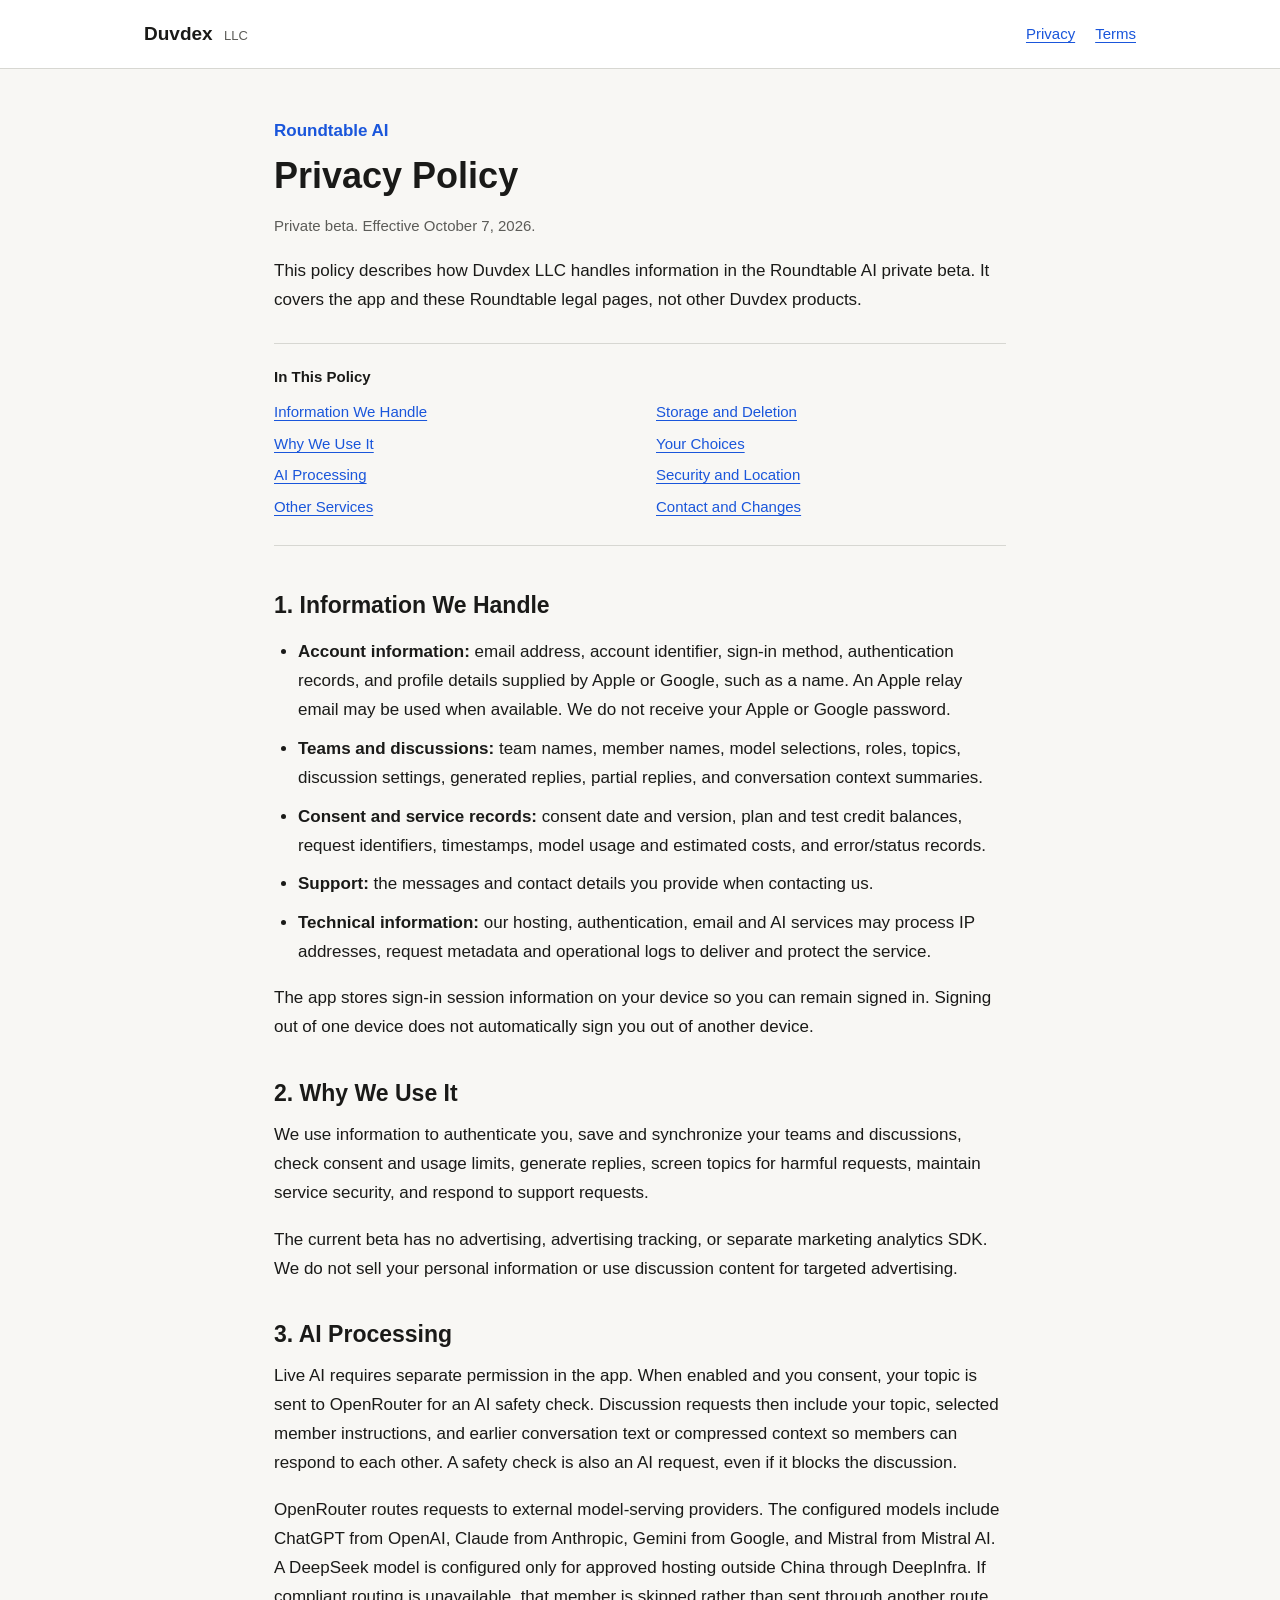
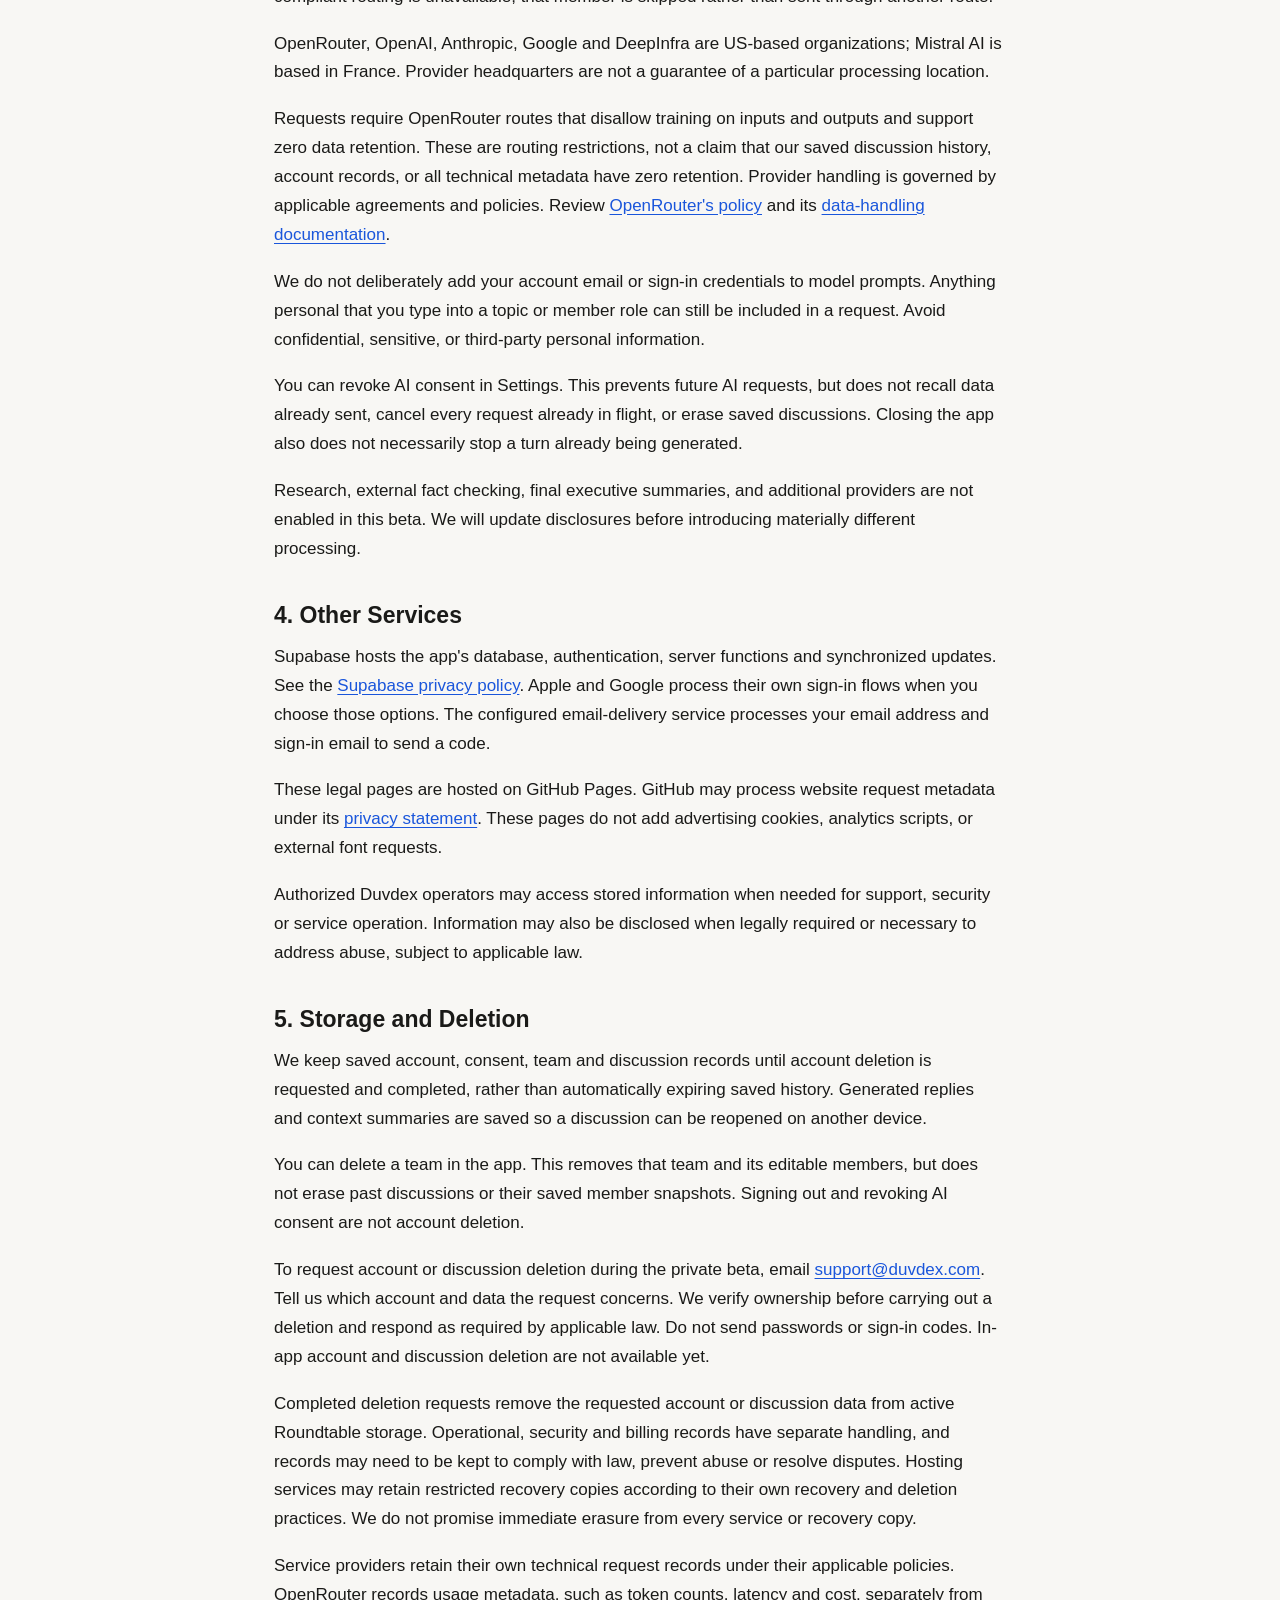
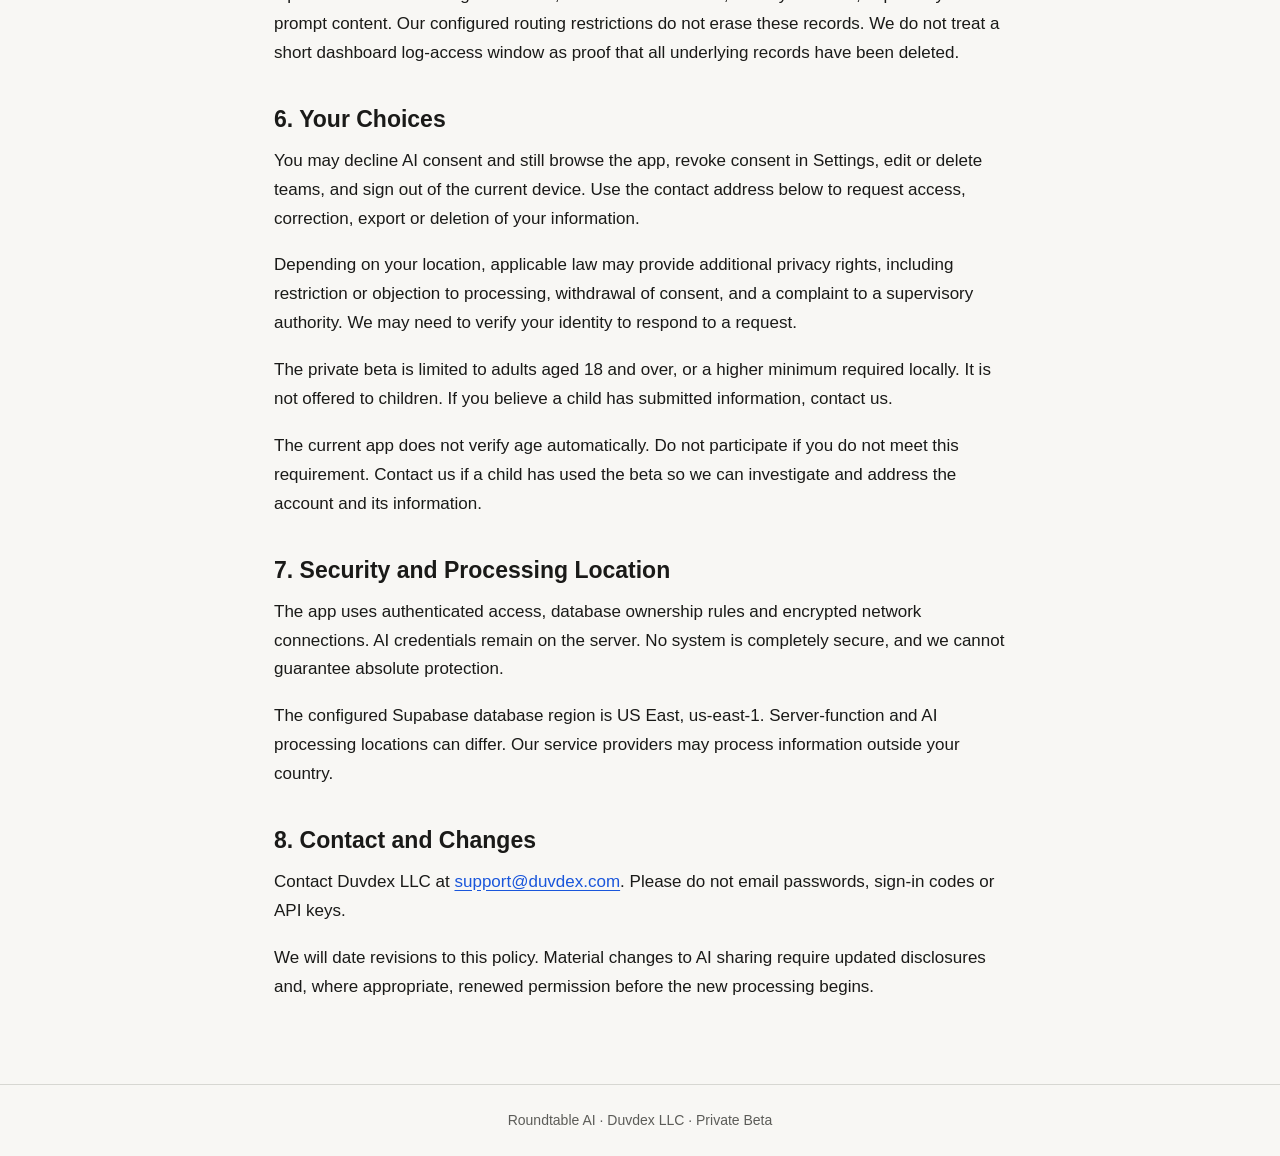
==== roundtable/privacy/index.html @ 4d9ecab9 "Publish Roundtable private beta privacy and terms" ====
<!doctype html>
<html lang="en">
  <head>
    <meta charset="utf-8" />
    <meta name="viewport" content="width=device-width, initial-scale=1" />
    <meta
      name="description"
      content="How Duvdex LLC handles account information, saved discussions and AI processing in the Roundtable AI private beta."
    />
    <title>Roundtable AI Privacy Policy | Duvdex</title>
    <link rel="stylesheet" href="../legal.css" />
  </head>
  <body>
    <a class="skip-link" href="#main">Skip to policy</a>
    <header class="site-header">
      <div class="header-inner">
        <a class="brand" href="https://duvdex.com/">Duvdex <span>LLC</span></a>
        <nav aria-label="Legal pages">
          <a href="index.html" aria-current="page">Privacy</a>
          <a href="../terms/index.html">Terms</a>
        </nav>
      </div>
    </header>
    <main id="main">
      <p class="product">Roundtable AI</p>
      <h1>Privacy Policy</h1>
      <p class="meta">Private beta. Effective October 7, 2026.</p>
      <p>
        This policy describes how Duvdex LLC handles information in the Roundtable AI private beta.
        It covers the app and these Roundtable legal pages, not other Duvdex products.
      </p>
      <nav class="contents" aria-label="Policy contents">
        <p>In This Policy</p>
        <ul>
          <li><a href="#information">Information We Handle</a></li>
          <li><a href="#purposes">Why We Use It</a></li>
          <li><a href="#ai">AI Processing</a></li>
          <li><a href="#services">Other Services</a></li>
          <li><a href="#retention">Storage and Deletion</a></li>
          <li><a href="#choices">Your Choices</a></li>
          <li><a href="#security">Security and Location</a></li>
          <li><a href="#contact">Contact and Changes</a></li>
        </ul>
      </nav>
      <section id="information">
        <h2>1. Information We Handle</h2>
        <ul>
          <li>
            <strong>Account information:</strong> email address, account identifier, sign-in method,
            authentication records, and profile details supplied by Apple or Google, such as a name.
            An Apple relay email may be used when available. We do not receive your Apple or Google
            password.
          </li>
          <li>
            <strong>Teams and discussions:</strong> team names, member names, model selections,
            roles, topics, discussion settings, generated replies, partial replies, and conversation
            context summaries.
          </li>
          <li>
            <strong>Consent and service records:</strong> consent date and version, plan and test
            credit balances, request identifiers, timestamps, model usage and estimated costs, and
            error/status records.
          </li>
          <li>
            <strong>Support:</strong> the messages and contact details you provide when contacting
            us.
          </li>
          <li>
            <strong>Technical information:</strong> our hosting, authentication, email and AI
            services may process IP addresses, request metadata and operational logs to deliver and
            protect the service.
          </li>
        </ul>
        <p>
          The app stores sign-in session information on your device so you can remain signed in.
          Signing out of one device does not automatically sign you out of another device.
        </p>
      </section>
      <section id="purposes">
        <h2>2. Why We Use It</h2>
        <p>
          We use information to authenticate you, save and synchronize your teams and discussions,
          check consent and usage limits, generate replies, screen topics for harmful requests,
          maintain service security, and respond to support requests.
        </p>
        <p>
          The current beta has no advertising, advertising tracking, or separate marketing analytics
          SDK. We do not sell your personal information or use discussion content for targeted
          advertising.
        </p>
      </section>
      <section id="ai">
        <h2>3. AI Processing</h2>
        <p>
          Live AI requires separate permission in the app. When enabled and you consent, your topic
          is sent to OpenRouter for an AI safety check. Discussion requests then include your topic,
          selected member instructions, and earlier conversation text or compressed context so
          members can respond to each other. A safety check is also an AI request, even if it blocks
          the discussion.
        </p>
        <p>
          OpenRouter routes requests to external model-serving providers. The configured models
          include ChatGPT from OpenAI, Claude from Anthropic, Gemini from Google, and Mistral from
          Mistral AI. A DeepSeek model is configured only for approved hosting outside China through
          DeepInfra. If compliant routing is unavailable, that member is skipped rather than sent
          through another route.
        </p>
        <p>
          OpenRouter, OpenAI, Anthropic, Google and DeepInfra are US-based organizations; Mistral AI
          is based in France. Provider headquarters are not a guarantee of a particular processing
          location.
        </p>
        <p>
          Requests require OpenRouter routes that disallow training on inputs and outputs and
          support zero data retention. These are routing restrictions, not a claim that our saved
          discussion history, account records, or all technical metadata have zero retention.
          Provider handling is governed by applicable agreements and policies. Review
          <a href="https://openrouter.ai/privacy">OpenRouter's policy</a> and its
          <a href="https://openrouter.ai/docs/guides/privacy/data-collection"
            >data-handling documentation</a
          >.
        </p>
        <p>
          We do not deliberately add your account email or sign-in credentials to model prompts.
          Anything personal that you type into a topic or member role can still be included in a
          request. Avoid confidential, sensitive, or third-party personal information.
        </p>
        <p>
          You can revoke AI consent in Settings. This prevents future AI requests, but does not
          recall data already sent, cancel every request already in flight, or erase saved
          discussions. Closing the app also does not necessarily stop a turn already being
          generated.
        </p>
        <p>
          Research, external fact checking, final executive summaries, and additional providers are
          not enabled in this beta. We will update disclosures before introducing materially
          different processing.
        </p>
      </section>
      <section id="services">
        <h2>4. Other Services</h2>
        <p>
          Supabase hosts the app's database, authentication, server functions and synchronized
          updates. See the <a href="https://supabase.com/privacy">Supabase privacy policy</a>. Apple
          and Google process their own sign-in flows when you choose those options. The configured
          email-delivery service processes your email address and sign-in email to send a code.
        </p>
        <p>
          These legal pages are hosted on GitHub Pages. GitHub may process website request metadata
          under its
          <a
            href="https://docs.github.com/en/site-policy/privacy-policies/github-general-privacy-statement"
            >privacy statement</a
          >. These pages do not add advertising cookies, analytics scripts, or external font
          requests.
        </p>
        <p>
          Authorized Duvdex operators may access stored information when needed for support,
          security or service operation. Information may also be disclosed when legally required or
          necessary to address abuse, subject to applicable law.
        </p>
      </section>
      <section id="retention">
        <h2>5. Storage and Deletion</h2>
        <p>
          We keep saved account, consent, team and discussion records until account deletion is
          requested and completed, rather than automatically expiring saved history. Generated
          replies and context summaries are saved so a discussion can be reopened on another device.
        </p>
        <p>
          You can delete a team in the app. This removes that team and its editable members, but
          does not erase past discussions or their saved member snapshots. Signing out and revoking
          AI consent are not account deletion.
        </p>
        <p>
          To request account or discussion deletion during the private beta, email
          <a href="mailto:support@duvdex.com">support@duvdex.com</a>. Tell us which account and data
          the request concerns. We verify ownership before carrying out a deletion and respond as
          required by applicable law. Do not send passwords or sign-in codes. In-app account and
          discussion deletion are not available yet.
        </p>
        <p>
          Completed deletion requests remove the requested account or discussion data from active
          Roundtable storage. Operational, security and billing records have separate handling, and
          records may need to be kept to comply with law, prevent abuse or resolve disputes. Hosting
          services may retain restricted recovery copies according to their own recovery and
          deletion practices. We do not promise immediate erasure from every service or recovery
          copy.
        </p>
        <p>
          Service providers retain their own technical request records under their applicable
          policies. OpenRouter records usage metadata, such as token counts, latency and cost,
          separately from prompt content. Our configured routing restrictions do not erase these
          records. We do not treat a short dashboard log-access window as proof that all underlying
          records have been deleted.
        </p>
      </section>
      <section id="choices">
        <h2>6. Your Choices</h2>
        <p>
          You may decline AI consent and still browse the app, revoke consent in Settings, edit or
          delete teams, and sign out of the current device. Use the contact address below to request
          access, correction, export or deletion of your information.
        </p>
        <p>
          Depending on your location, applicable law may provide additional privacy rights,
          including restriction or objection to processing, withdrawal of consent, and a complaint
          to a supervisory authority. We may need to verify your identity to respond to a request.
        </p>
        <p>
          The private beta is limited to adults aged 18 and over, or a higher minimum required
          locally. It is not offered to children. If you believe a child has submitted information,
          contact us.
        </p>
        <p>
          The current app does not verify age automatically. Do not participate if you do not meet
          this requirement. Contact us if a child has used the beta so we can investigate and
          address the account and its information.
        </p>
      </section>
      <section id="security">
        <h2>7. Security and Processing Location</h2>
        <p>
          The app uses authenticated access, database ownership rules and encrypted network
          connections. AI credentials remain on the server. No system is completely secure, and we
          cannot guarantee absolute protection.
        </p>
        <p>
          The configured Supabase database region is US East, us-east-1. Server-function and AI
          processing locations can differ. Our service providers may process information outside
          your country.
        </p>
      </section>
      <section id="contact">
        <h2>8. Contact and Changes</h2>
        <p>
          Contact Duvdex LLC at <a href="mailto:support@duvdex.com">support@duvdex.com</a>. Please
          do not email passwords, sign-in codes or API keys.
        </p>
        <p>
          We will date revisions to this policy. Material changes to AI sharing require updated
          disclosures and, where appropriate, renewed permission before the new processing begins.
        </p>
      </section>
    </main>
    <footer>Roundtable AI &middot; Duvdex LLC &middot; Private Beta</footer>
  </body>
</html>
---- roundtable/legal.css ----
:root {
  color-scheme: light;
  --background: #f8f7f4;
  --surface: #ffffff;
  --text: #1a1a18;
  --muted: #5c5c58;
  --border: #d7d7d2;
  --blue: #1a56db;
}
* {
  box-sizing: border-box;
}
body {
  margin: 0;
  background: var(--background);
  color: var(--text);
  font-family: -apple-system, BlinkMacSystemFont, 'Segoe UI', sans-serif;
  font-size: 17px;
  line-height: 1.7;
  letter-spacing: 0;
  overflow-wrap: anywhere;
}
a {
  color: var(--blue);
  text-underline-offset: 3px;
}
a:focus-visible {
  outline: 3px solid var(--blue);
  outline-offset: 4px;
}
.skip-link {
  position: absolute;
  left: 16px;
  top: -80px;
  padding: 8px;
  background: var(--surface);
}
.skip-link:focus {
  top: 8px;
}
.site-header {
  background: var(--surface);
  border-bottom: 1px solid var(--border);
}
.header-inner {
  max-width: 1040px;
  margin: auto;
  padding: 18px 24px;
  display: flex;
  justify-content: space-between;
  align-items: center;
  gap: 20px;
  flex-wrap: wrap;
}
.brand {
  color: var(--text);
  font-size: 19px;
  font-weight: 650;
  text-decoration: none;
}
.brand span {
  font-size: 13px;
  font-weight: 400;
  color: var(--muted);
  margin-left: 6px;
}
.header-inner nav {
  display: flex;
  gap: 20px;
  flex-wrap: wrap;
  font-size: 15px;
}
main {
  max-width: 780px;
  padding: 48px 24px 64px;
  margin: auto;
}
.product {
  margin: 0 0 8px;
  color: var(--blue);
  font-weight: 650;
}
h1 {
  font-size: 36px;
  line-height: 1.2;
  margin: 0 0 16px;
}
h2 {
  font-size: 23px;
  line-height: 1.35;
  margin: 0 0 12px;
}
p {
  margin: 0 0 18px;
}
.meta {
  color: var(--muted);
  font-size: 15px;
}
.review-notice {
  border-left: 4px solid var(--blue);
  padding: 12px 18px;
  margin: 24px 0;
  background: var(--surface);
}
.contents {
  border-block: 1px solid var(--border);
  padding: 20px 0;
  margin: 28px 0;
}
.contents p {
  font-size: 15px;
  font-weight: 650;
  margin-bottom: 10px;
}
.contents ul {
  columns: 2;
  column-gap: 32px;
  list-style: none;
  margin: 0;
  padding: 0;
  font-size: 15px;
}
.contents li {
  break-inside: avoid;
  margin: 0 0 6px;
}
section {
  padding-top: 16px;
  margin-top: 20px;
  scroll-margin-top: 24px;
}
ul,
ol {
  padding-left: 24px;
}
li {
  margin-bottom: 10px;
}
.pending {
  font-size: 15px;
  font-weight: 600;
  color: #92400e;
}
footer {
  border-top: 1px solid var(--border);
  color: var(--muted);
  font-size: 14px;
  padding: 24px;
  text-align: center;
}
@media (max-width: 480px) {
  .header-inner {
    padding: 16px 20px;
    gap: 10px;
  }
  .header-inner nav {
    gap: 16px;
  }
  main {
    padding: 32px 20px 48px;
  }
  h1 {
    font-size: 30px;
  }
  .contents ul {
    columns: 1;
  }
}
@media print {
  .site-header,
  .contents,
  .skip-link,
  footer {
    display: none;
  }
  body {
    background: white;
    color: black;
    font-size: 11pt;
  }
  main {
    max-width: none;
    padding: 0;
  }
  h2 {
    break-after: avoid;
  }
  a {
    color: inherit;
  }
}
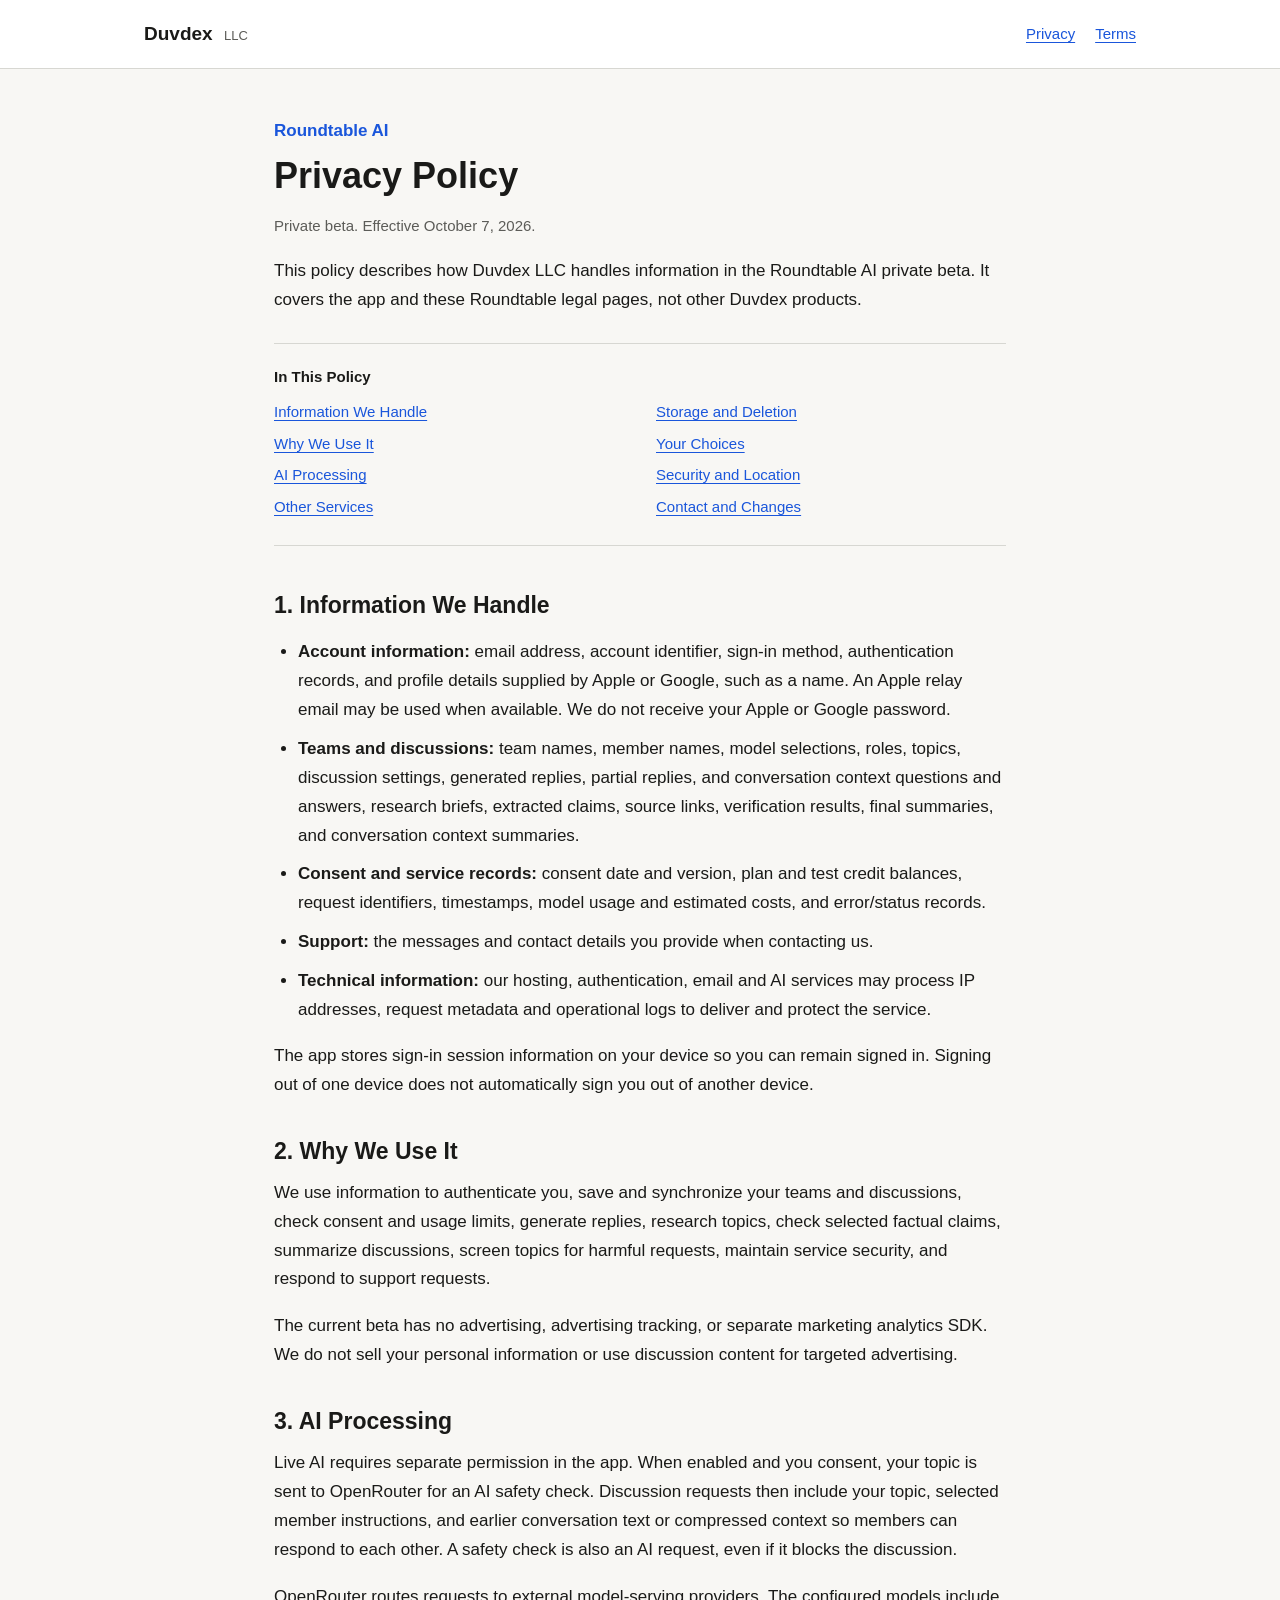
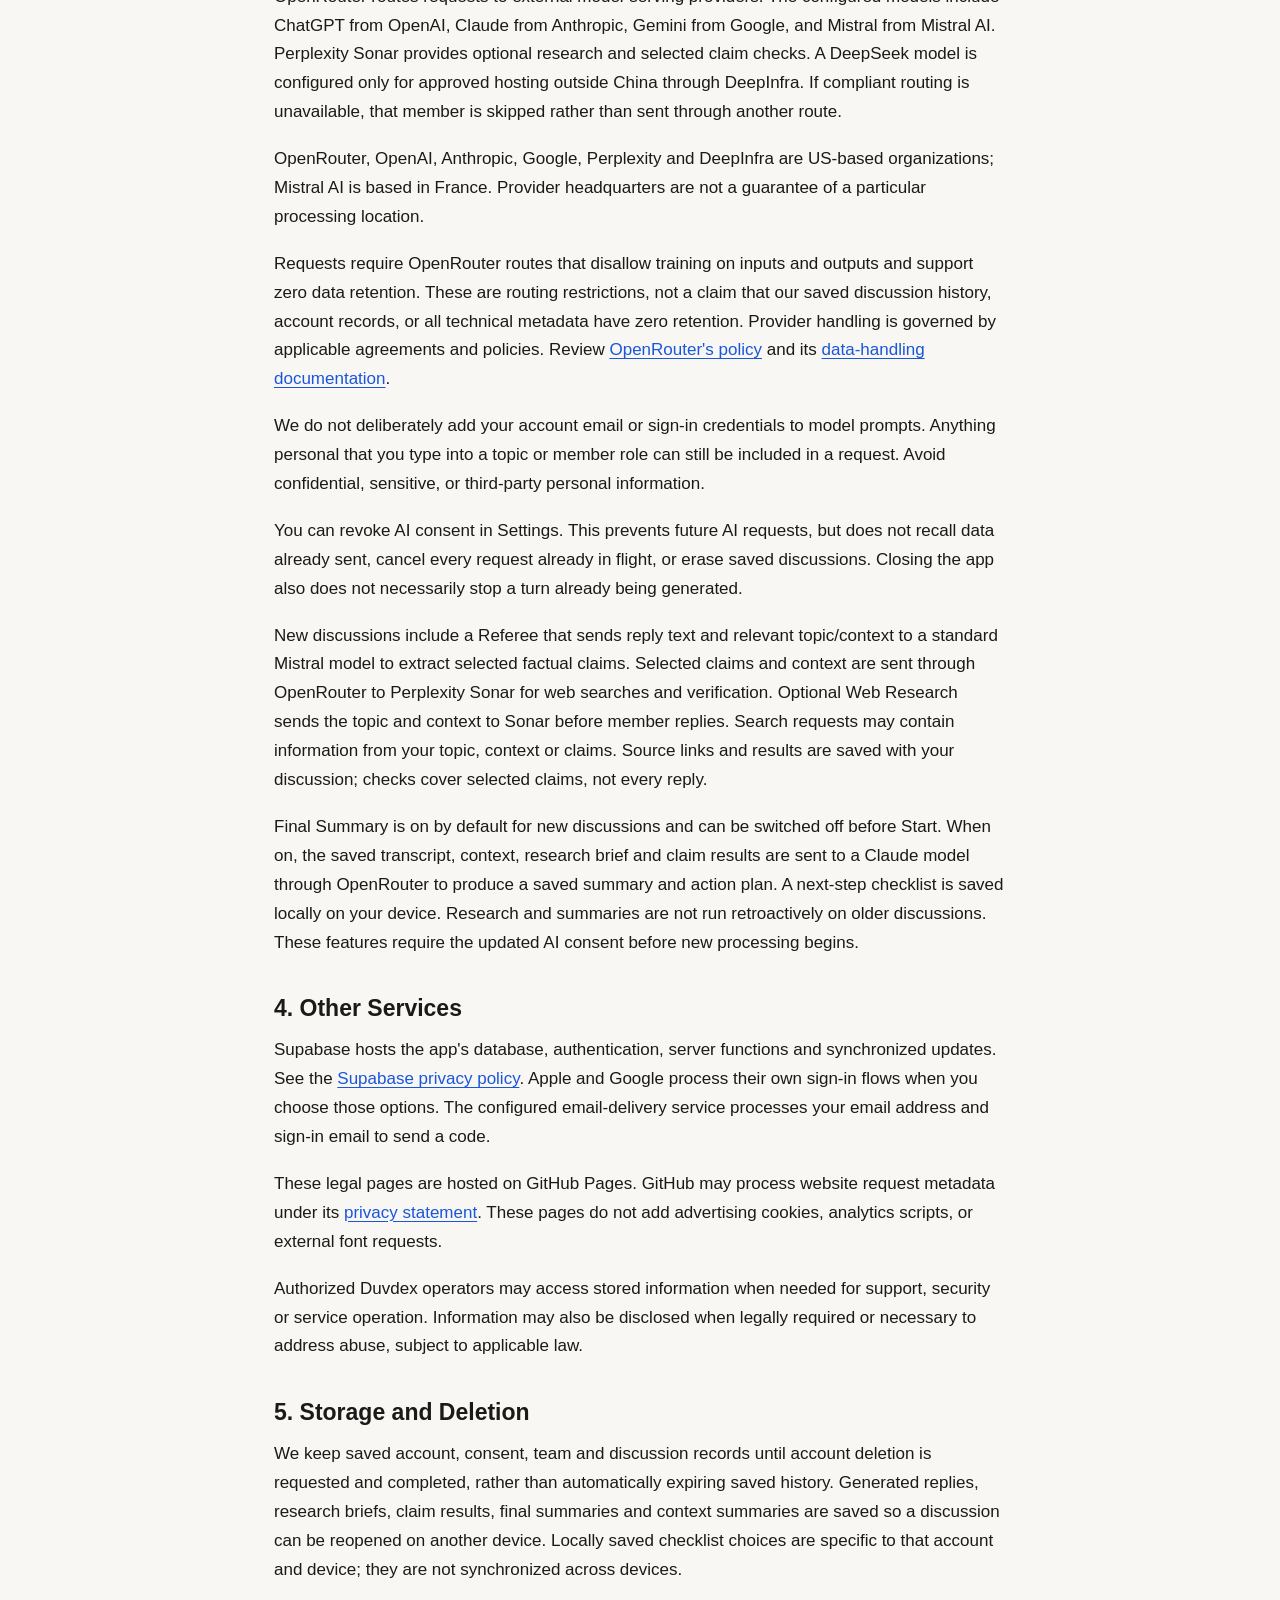
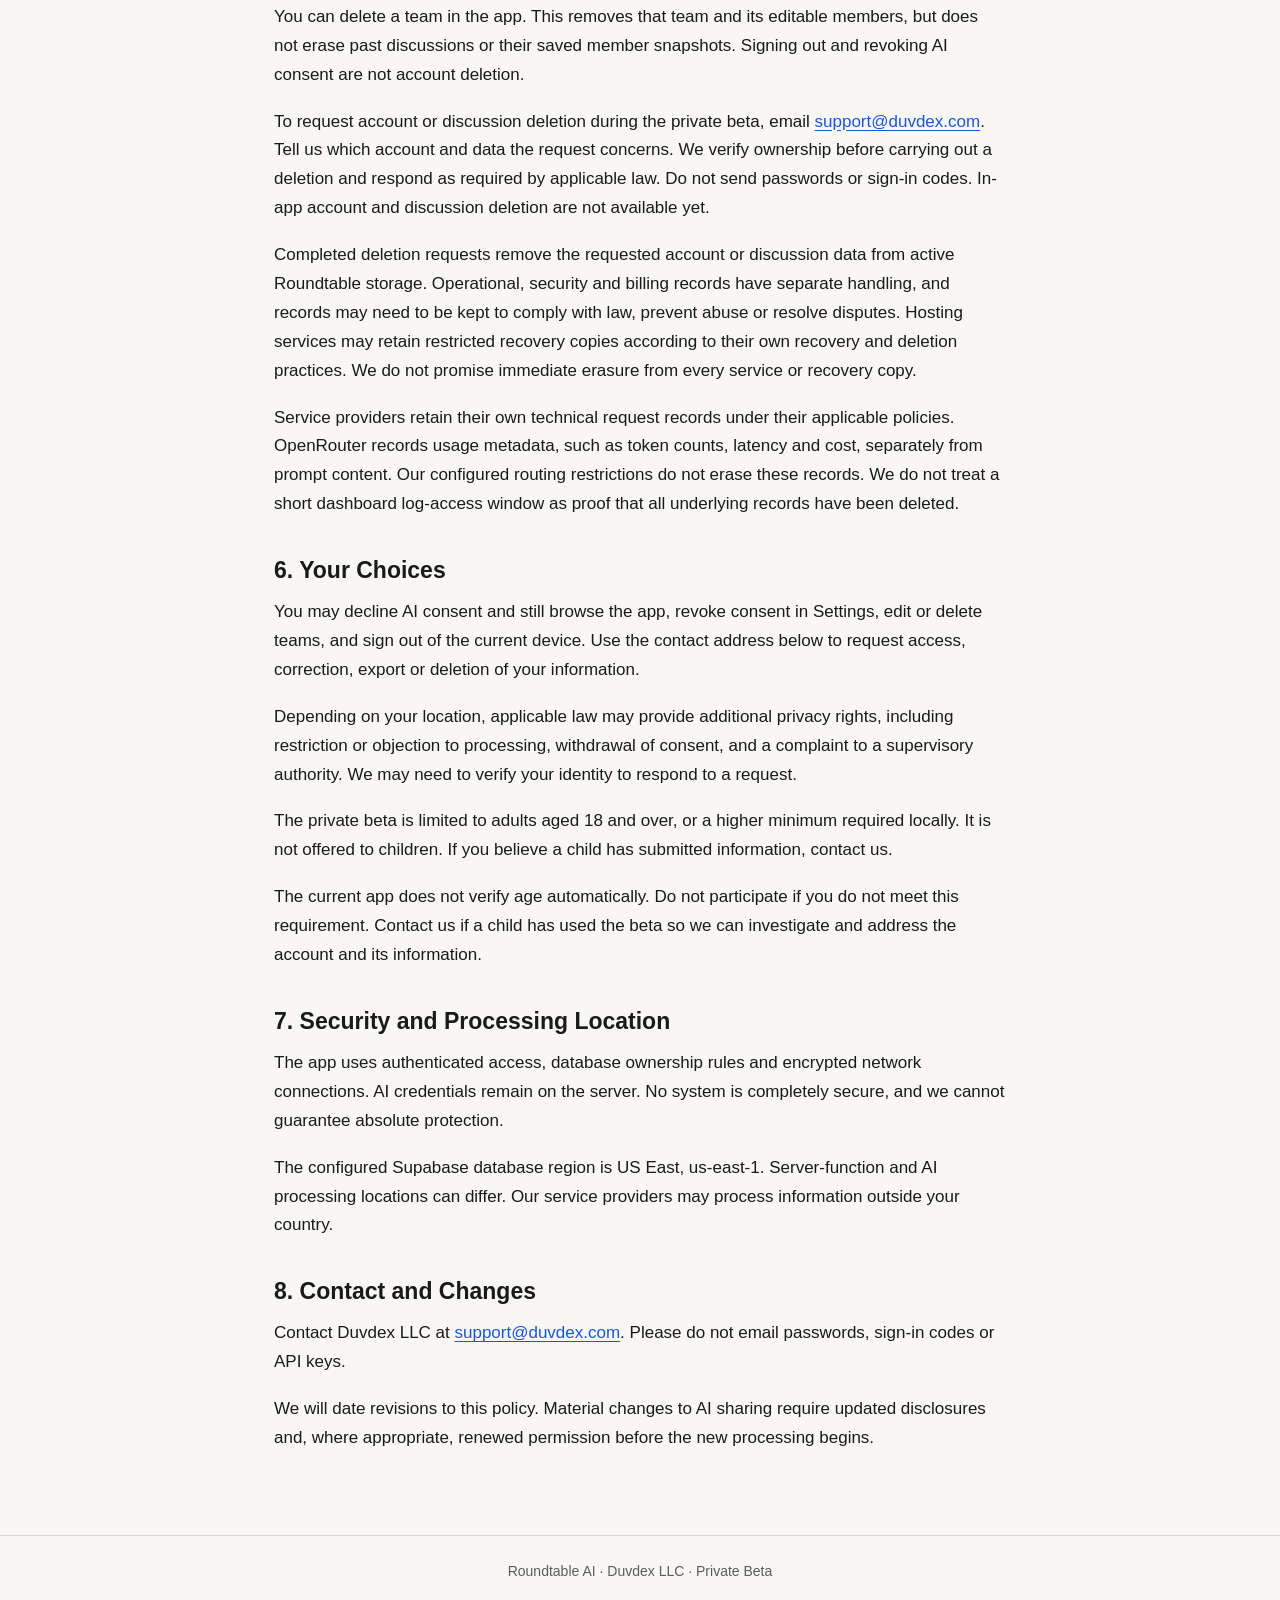
==== commit 569baa72: "docs: disclose Phase 5 research checks and summaries" ====
--- a/roundtable/privacy/index.html
+++ b/roundtable/privacy/index.html
@@ -54,7 +54,8 @@
           <li>
             <strong>Teams and discussions:</strong> team names, member names, model selections,
             roles, topics, discussion settings, generated replies, partial replies, and conversation
-            context summaries.
+            context questions and answers, research briefs, extracted claims, source links,
+            verification results, final summaries, and conversation context summaries.
           </li>
           <li>
             <strong>Consent and service records:</strong> consent date and version, plan and test
@@ -80,7 +81,8 @@
         <h2>2. Why We Use It</h2>
         <p>
           We use information to authenticate you, save and synchronize your teams and discussions,
-          check consent and usage limits, generate replies, screen topics for harmful requests,
+          check consent and usage limits, generate replies, research topics, check selected factual
+          claims, summarize discussions, screen topics for harmful requests,
           maintain service security, and respond to support requests.
         </p>
         <p>
@@ -101,12 +103,13 @@
         <p>
           OpenRouter routes requests to external model-serving providers. The configured models
           include ChatGPT from OpenAI, Claude from Anthropic, Gemini from Google, and Mistral from
-          Mistral AI. A DeepSeek model is configured only for approved hosting outside China through
+          Mistral AI. Perplexity Sonar provides optional research and selected claim checks. A
+          DeepSeek model is configured only for approved hosting outside China through
           DeepInfra. If compliant routing is unavailable, that member is skipped rather than sent
           through another route.
         </p>
         <p>
-          OpenRouter, OpenAI, Anthropic, Google and DeepInfra are US-based organizations; Mistral AI
+          OpenRouter, OpenAI, Anthropic, Google, Perplexity and DeepInfra are US-based organizations; Mistral AI
           is based in France. Provider headquarters are not a guarantee of a particular processing
           location.
         </p>
@@ -132,9 +135,20 @@
           generated.
         </p>
         <p>
-          Research, external fact checking, final executive summaries, and additional providers are
-          not enabled in this beta. We will update disclosures before introducing materially
-          different processing.
+          New discussions include a Referee that sends reply text and relevant topic/context to a
+          standard Mistral model to extract selected factual claims. Selected claims and context
+          are sent through OpenRouter to Perplexity Sonar for web searches and verification.
+          Optional Web Research sends the topic and context to Sonar before member replies. Search
+          requests may contain information from your topic, context or claims. Source links and
+          results are saved with your discussion; checks cover selected claims, not every reply.
+        </p>
+        <p>
+          Final Summary is on by default for new discussions and can be switched off before Start.
+          When on, the saved transcript, context, research brief and claim results are sent to a
+          Claude model through OpenRouter to produce a saved summary and action plan. A next-step
+          checklist is saved locally on your device. Research and summaries are not run
+          retroactively on older discussions. These features require the updated AI consent before
+          new processing begins.
         </p>
       </section>
       <section id="services">
@@ -165,7 +179,9 @@
         <p>
           We keep saved account, consent, team and discussion records until account deletion is
           requested and completed, rather than automatically expiring saved history. Generated
-          replies and context summaries are saved so a discussion can be reopened on another device.
+          replies, research briefs, claim results, final summaries and context summaries are saved
+          so a discussion can be reopened on another device. Locally saved checklist choices are
+          specific to that account and device; they are not synchronized across devices.
         </p>
         <p>
           You can delete a team in the app. This removes that team and its editable members, but
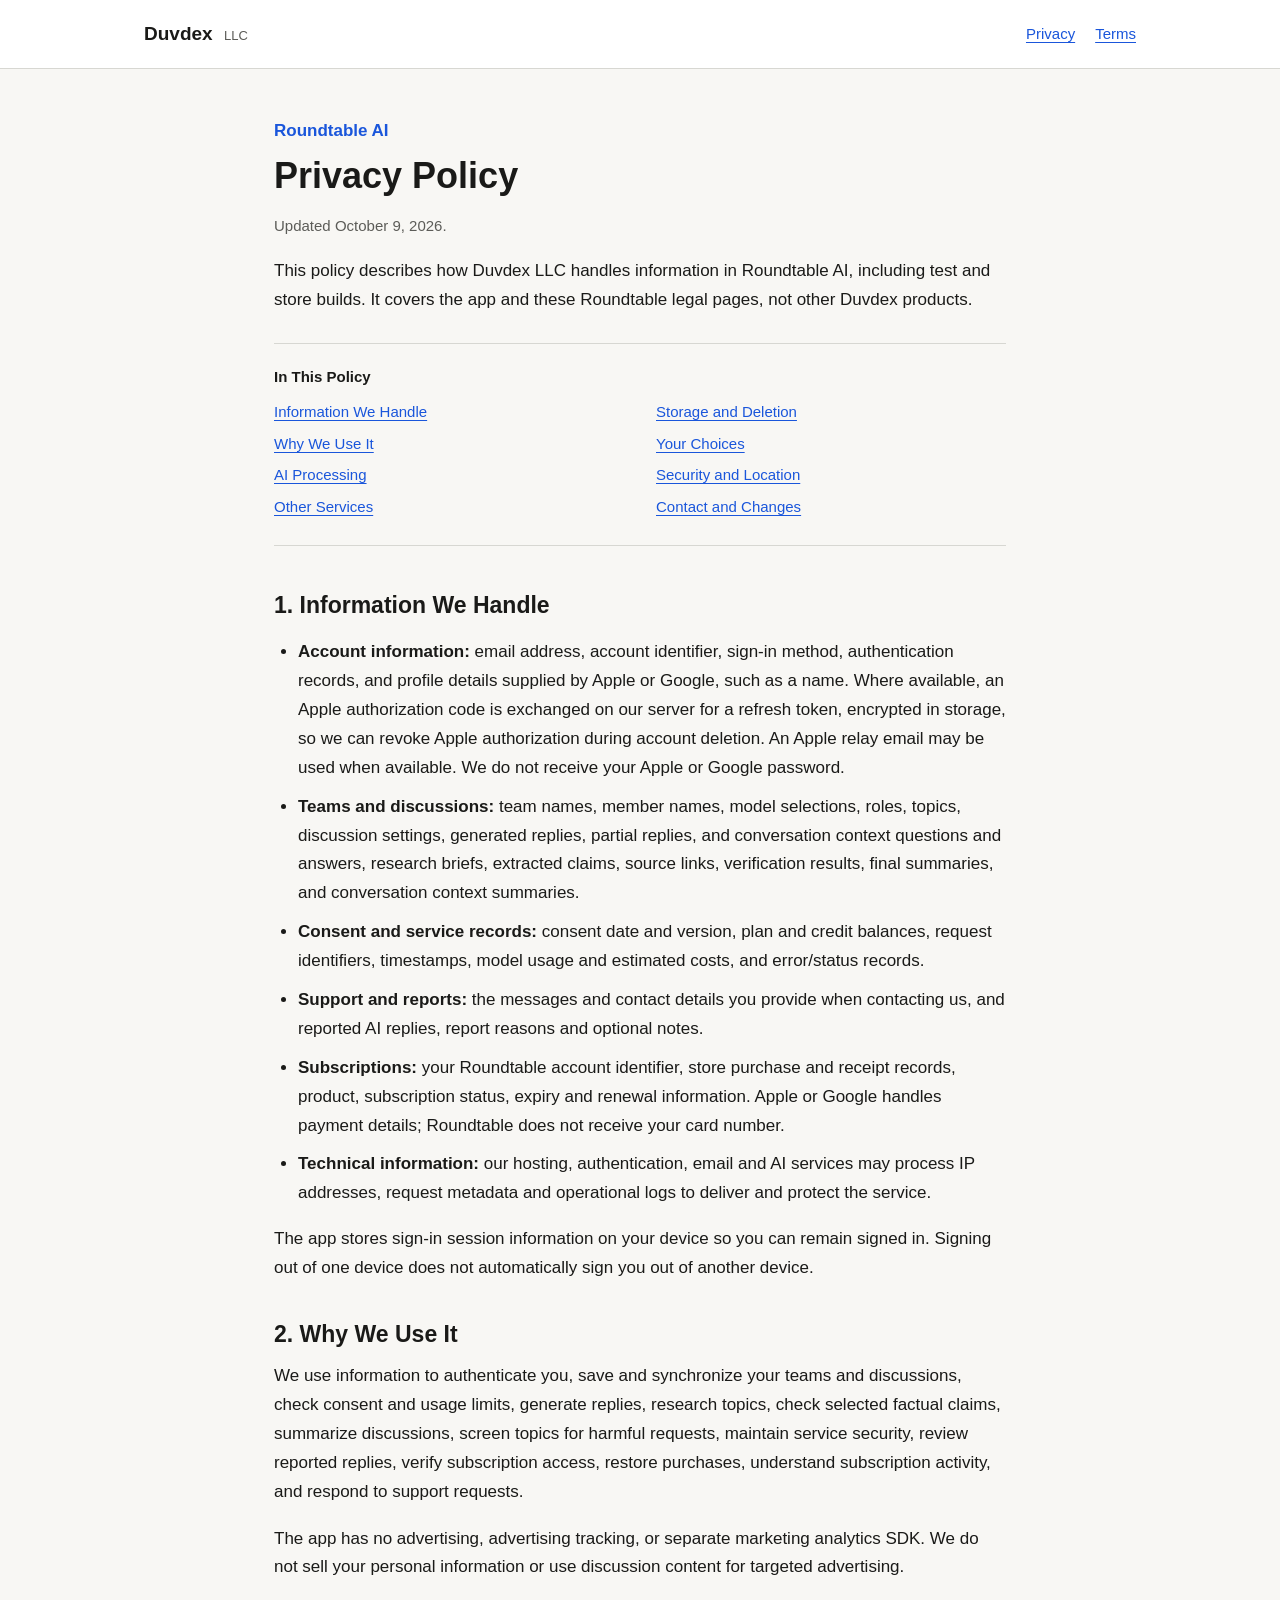
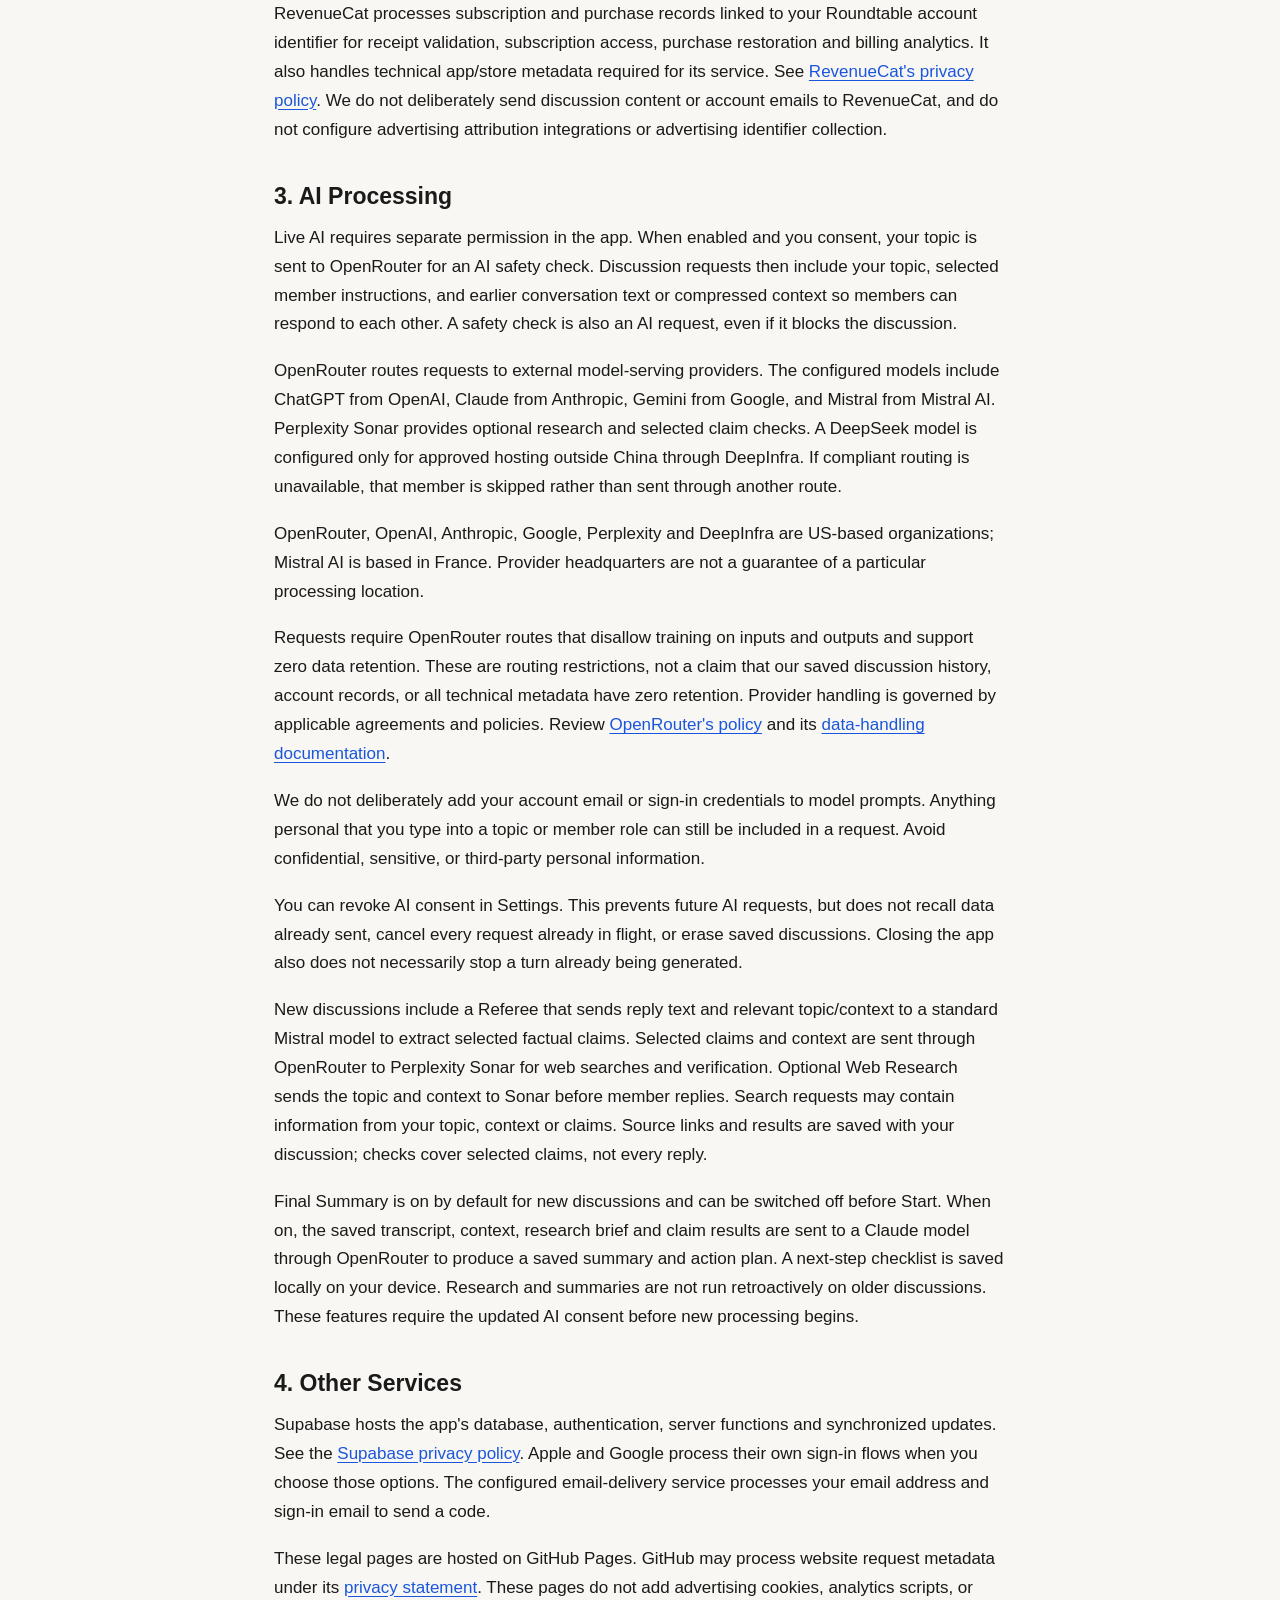
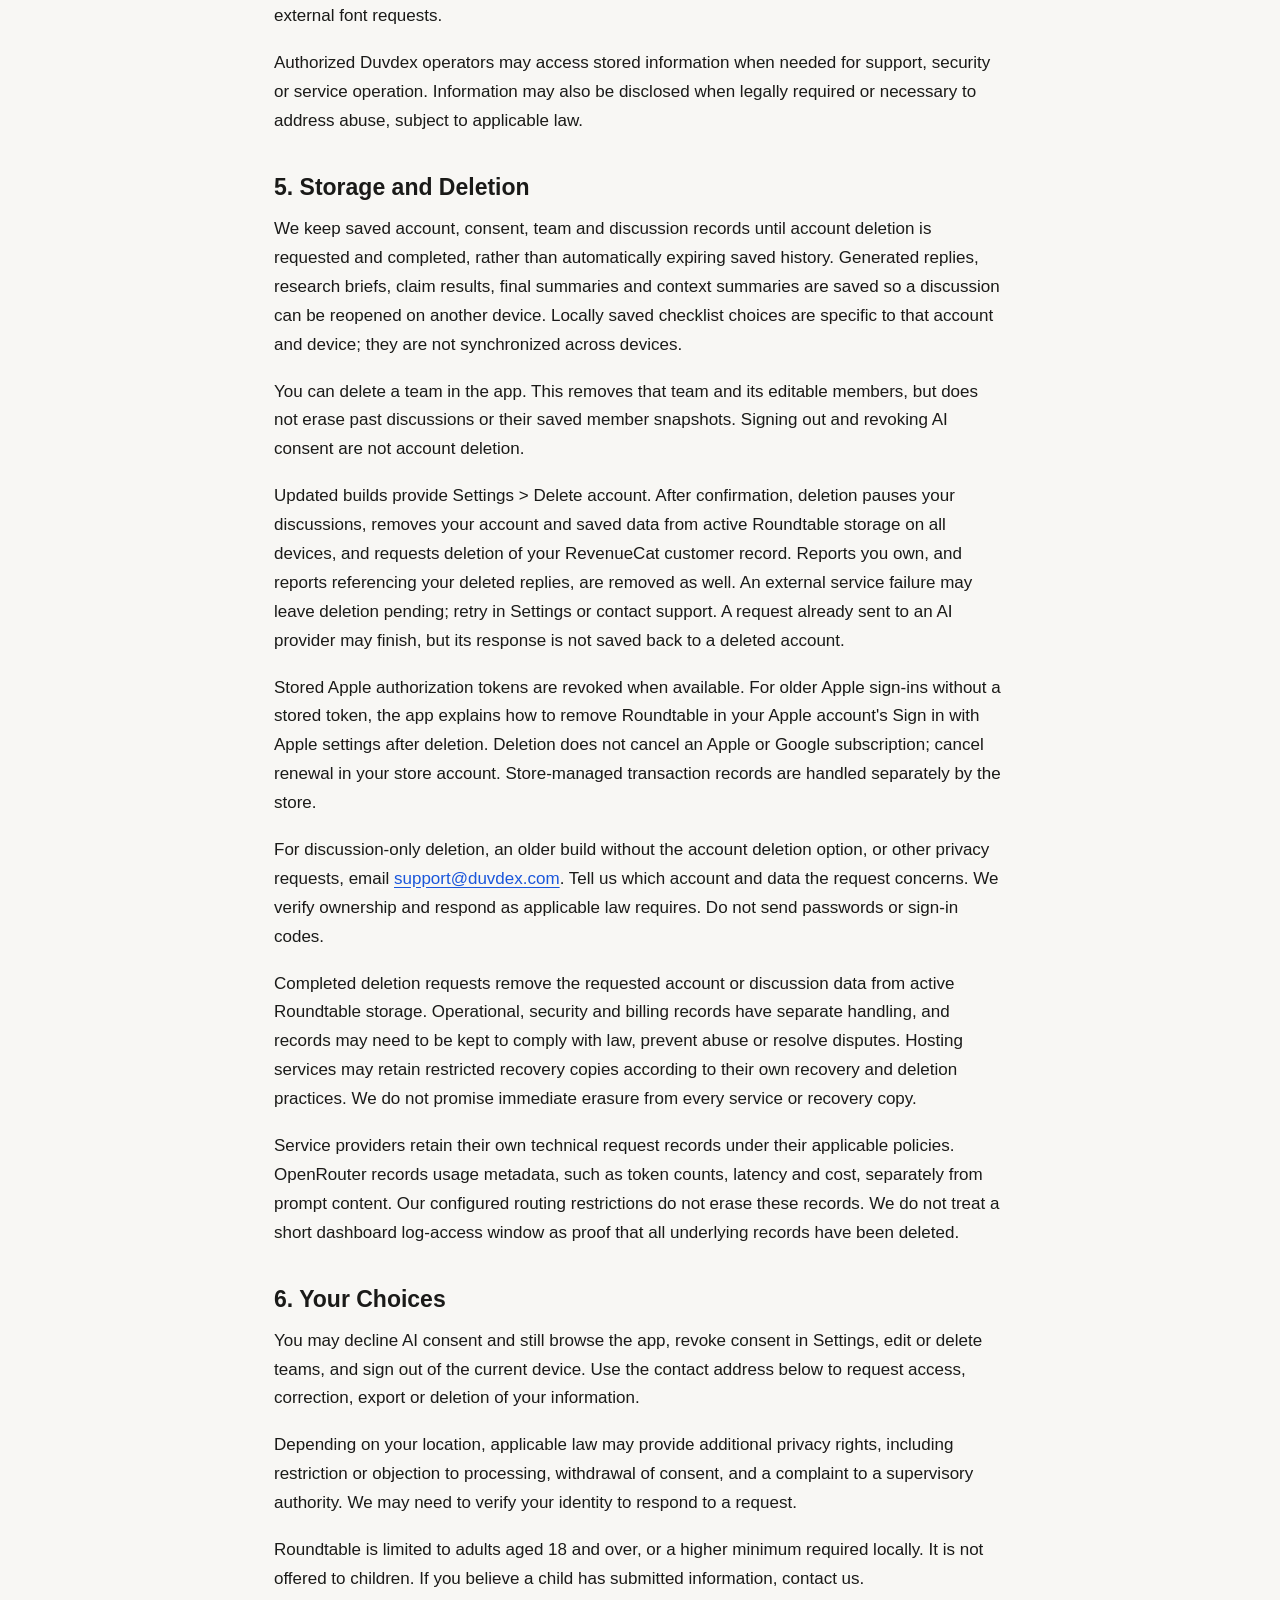
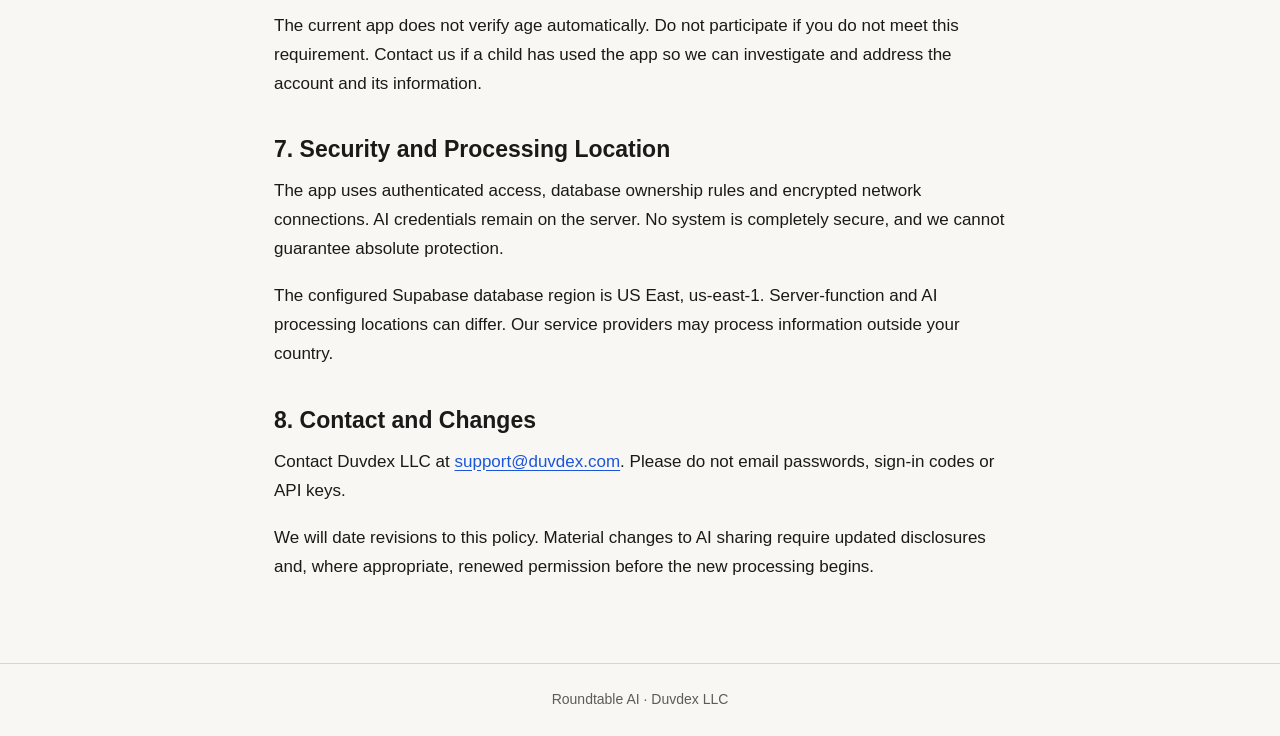
==== commit 17bd89ff: "Update Roundtable privacy and subscription terms for Apple review" ====
--- a/roundtable/privacy/index.html
+++ b/roundtable/privacy/index.html
@@ -5,7 +5,7 @@
     <meta name="viewport" content="width=device-width, initial-scale=1" />
     <meta
       name="description"
-      content="How Duvdex LLC handles account information, saved discussions and AI processing in the Roundtable AI private beta."
+      content="How Duvdex LLC handles account information, saved discussions, AI processing and subscriptions in Roundtable AI."
     />
     <title>Roundtable AI Privacy Policy | Duvdex</title>
     <link rel="stylesheet" href="../legal.css" />
@@ -24,10 +24,11 @@
     <main id="main">
       <p class="product">Roundtable AI</p>
       <h1>Privacy Policy</h1>
-      <p class="meta">Private beta. Effective October 7, 2026.</p>
+      <p class="meta">Updated October 9, 2026.</p>
       <p>
-        This policy describes how Duvdex LLC handles information in the Roundtable AI private beta.
-        It covers the app and these Roundtable legal pages, not other Duvdex products.
+        This policy describes how Duvdex LLC handles information in Roundtable AI, including test
+        and store builds. It covers the app and these Roundtable legal pages, not other Duvdex
+        products.
       </p>
       <nav class="contents" aria-label="Policy contents">
         <p>In This Policy</p>
@@ -48,8 +49,10 @@
           <li>
             <strong>Account information:</strong> email address, account identifier, sign-in method,
             authentication records, and profile details supplied by Apple or Google, such as a name.
-            An Apple relay email may be used when available. We do not receive your Apple or Google
-            password.
+            Where available, an Apple authorization code is exchanged on our server for a refresh
+            token, encrypted in storage, so we can revoke Apple authorization during account
+            deletion. An Apple relay email may be used when available. We do not receive your Apple
+            or Google password.
           </li>
           <li>
             <strong>Teams and discussions:</strong> team names, member names, model selections,
@@ -58,13 +61,18 @@
             verification results, final summaries, and conversation context summaries.
           </li>
           <li>
-            <strong>Consent and service records:</strong> consent date and version, plan and test
-            credit balances, request identifiers, timestamps, model usage and estimated costs, and
+            <strong>Consent and service records:</strong> consent date and version, plan and credit
+            balances, request identifiers, timestamps, model usage and estimated costs, and
             error/status records.
           </li>
           <li>
-            <strong>Support:</strong> the messages and contact details you provide when contacting
-            us.
+            <strong>Support and reports:</strong> the messages and contact details you provide when
+            contacting us, and reported AI replies, report reasons and optional notes.
+          </li>
+          <li>
+            <strong>Subscriptions:</strong> your Roundtable account identifier, store purchase and
+            receipt records, product, subscription status, expiry and renewal information. Apple or
+            Google handles payment details; Roundtable does not receive your card number.
           </li>
           <li>
             <strong>Technical information:</strong> our hosting, authentication, email and AI
@@ -82,13 +90,21 @@
         <p>
           We use information to authenticate you, save and synchronize your teams and discussions,
           check consent and usage limits, generate replies, research topics, check selected factual
-          claims, summarize discussions, screen topics for harmful requests,
-          maintain service security, and respond to support requests.
-        </p>
-        <p>
-          The current beta has no advertising, advertising tracking, or separate marketing analytics
-          SDK. We do not sell your personal information or use discussion content for targeted
-          advertising.
+          claims, summarize discussions, screen topics for harmful requests, maintain service
+          security, review reported replies, verify subscription access, restore purchases,
+          understand subscription activity, and respond to support requests.
+        </p>
+        <p>
+          The app has no advertising, advertising tracking, or separate marketing analytics SDK. We
+          do not sell your personal information or use discussion content for targeted advertising.
+        </p>
+        <p>
+          RevenueCat processes subscription and purchase records linked to your Roundtable account
+          identifier for receipt validation, subscription access, purchase restoration and billing
+          analytics. It also handles technical app/store metadata required for its service. See
+          <a href="https://www.revenuecat.com/privacy/">RevenueCat's privacy policy</a>. We do not
+          deliberately send discussion content or account emails to RevenueCat, and do not configure
+          advertising attribution integrations or advertising identifier collection.
         </p>
       </section>
       <section id="ai">
@@ -104,14 +120,14 @@
           OpenRouter routes requests to external model-serving providers. The configured models
           include ChatGPT from OpenAI, Claude from Anthropic, Gemini from Google, and Mistral from
           Mistral AI. Perplexity Sonar provides optional research and selected claim checks. A
-          DeepSeek model is configured only for approved hosting outside China through
-          DeepInfra. If compliant routing is unavailable, that member is skipped rather than sent
-          through another route.
-        </p>
-        <p>
-          OpenRouter, OpenAI, Anthropic, Google, Perplexity and DeepInfra are US-based organizations; Mistral AI
-          is based in France. Provider headquarters are not a guarantee of a particular processing
-          location.
+          DeepSeek model is configured only for approved hosting outside China through DeepInfra. If
+          compliant routing is unavailable, that member is skipped rather than sent through another
+          route.
+        </p>
+        <p>
+          OpenRouter, OpenAI, Anthropic, Google, Perplexity and DeepInfra are US-based
+          organizations; Mistral AI is based in France. Provider headquarters are not a guarantee of
+          a particular processing location.
         </p>
         <p>
           Requests require OpenRouter routes that disallow training on inputs and outputs and
@@ -136,11 +152,11 @@
         </p>
         <p>
           New discussions include a Referee that sends reply text and relevant topic/context to a
-          standard Mistral model to extract selected factual claims. Selected claims and context
-          are sent through OpenRouter to Perplexity Sonar for web searches and verification.
-          Optional Web Research sends the topic and context to Sonar before member replies. Search
-          requests may contain information from your topic, context or claims. Source links and
-          results are saved with your discussion; checks cover selected claims, not every reply.
+          standard Mistral model to extract selected factual claims. Selected claims and context are
+          sent through OpenRouter to Perplexity Sonar for web searches and verification. Optional
+          Web Research sends the topic and context to Sonar before member replies. Search requests
+          may contain information from your topic, context or claims. Source links and results are
+          saved with your discussion; checks cover selected claims, not every reply.
         </p>
         <p>
           Final Summary is on by default for new discussions and can be switched off before Start.
@@ -189,11 +205,26 @@
           AI consent are not account deletion.
         </p>
         <p>
-          To request account or discussion deletion during the private beta, email
-          <a href="mailto:support@duvdex.com">support@duvdex.com</a>. Tell us which account and data
-          the request concerns. We verify ownership before carrying out a deletion and respond as
-          required by applicable law. Do not send passwords or sign-in codes. In-app account and
-          discussion deletion are not available yet.
+          Updated builds provide Settings &gt; Delete account. After confirmation, deletion pauses
+          your discussions, removes your account and saved data from active Roundtable storage on
+          all devices, and requests deletion of your RevenueCat customer record. Reports you own,
+          and reports referencing your deleted replies, are removed as well. An external service
+          failure may leave deletion pending; retry in Settings or contact support. A request
+          already sent to an AI provider may finish, but its response is not saved back to a deleted
+          account.
+        </p>
+        <p>
+          Stored Apple authorization tokens are revoked when available. For older Apple sign-ins
+          without a stored token, the app explains how to remove Roundtable in your Apple account's
+          Sign in with Apple settings after deletion. Deletion does not cancel an Apple or Google
+          subscription; cancel renewal in your store account. Store-managed transaction records are
+          handled separately by the store.
+        </p>
+        <p>
+          For discussion-only deletion, an older build without the account deletion option, or other
+          privacy requests, email <a href="mailto:support@duvdex.com">support@duvdex.com</a>. Tell
+          us which account and data the request concerns. We verify ownership and respond as
+          applicable law requires. Do not send passwords or sign-in codes.
         </p>
         <p>
           Completed deletion requests remove the requested account or discussion data from active
@@ -224,14 +255,13 @@
           to a supervisory authority. We may need to verify your identity to respond to a request.
         </p>
         <p>
-          The private beta is limited to adults aged 18 and over, or a higher minimum required
-          locally. It is not offered to children. If you believe a child has submitted information,
-          contact us.
+          Roundtable is limited to adults aged 18 and over, or a higher minimum required locally. It
+          is not offered to children. If you believe a child has submitted information, contact us.
         </p>
         <p>
           The current app does not verify age automatically. Do not participate if you do not meet
-          this requirement. Contact us if a child has used the beta so we can investigate and
-          address the account and its information.
+          this requirement. Contact us if a child has used the app so we can investigate and address
+          the account and its information.
         </p>
       </section>
       <section id="security">
@@ -259,6 +289,6 @@
         </p>
       </section>
     </main>
-    <footer>Roundtable AI &middot; Duvdex LLC &middot; Private Beta</footer>
+    <footer>Roundtable AI &middot; Duvdex LLC</footer>
   </body>
 </html>
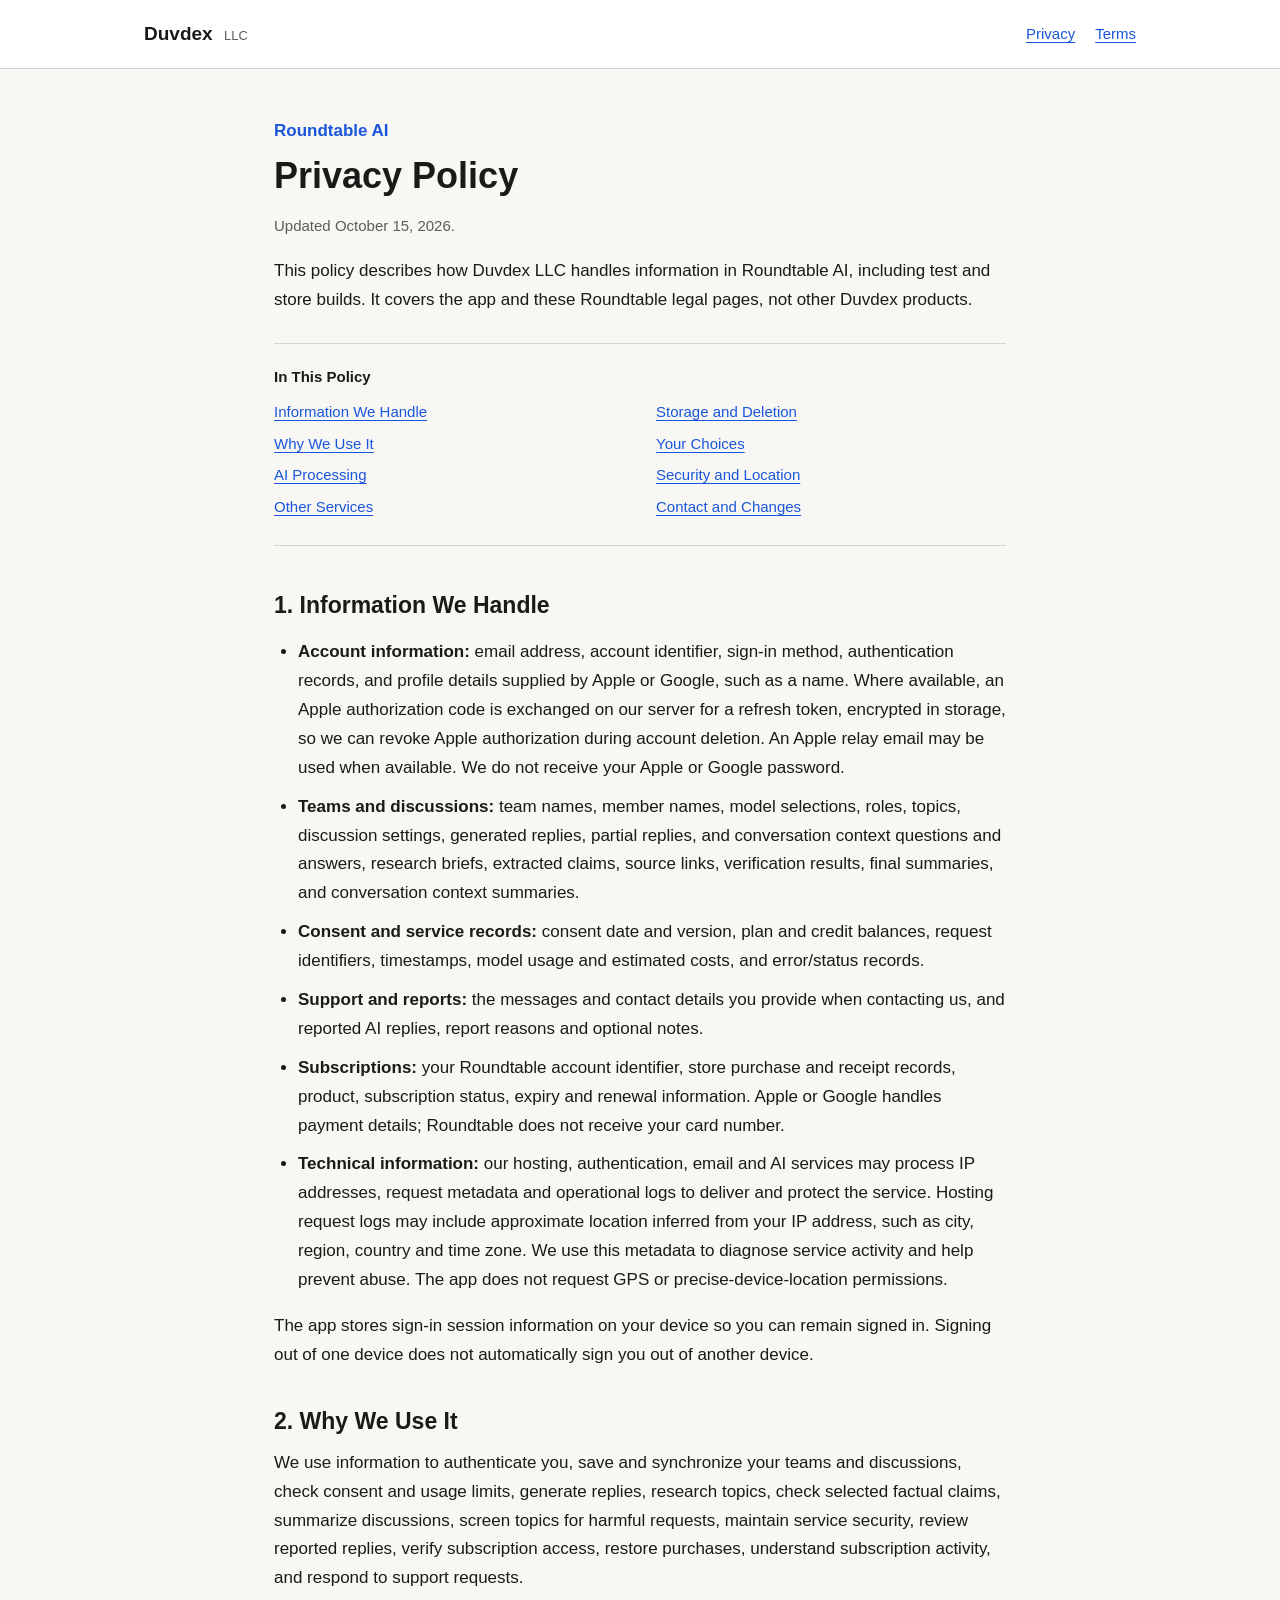
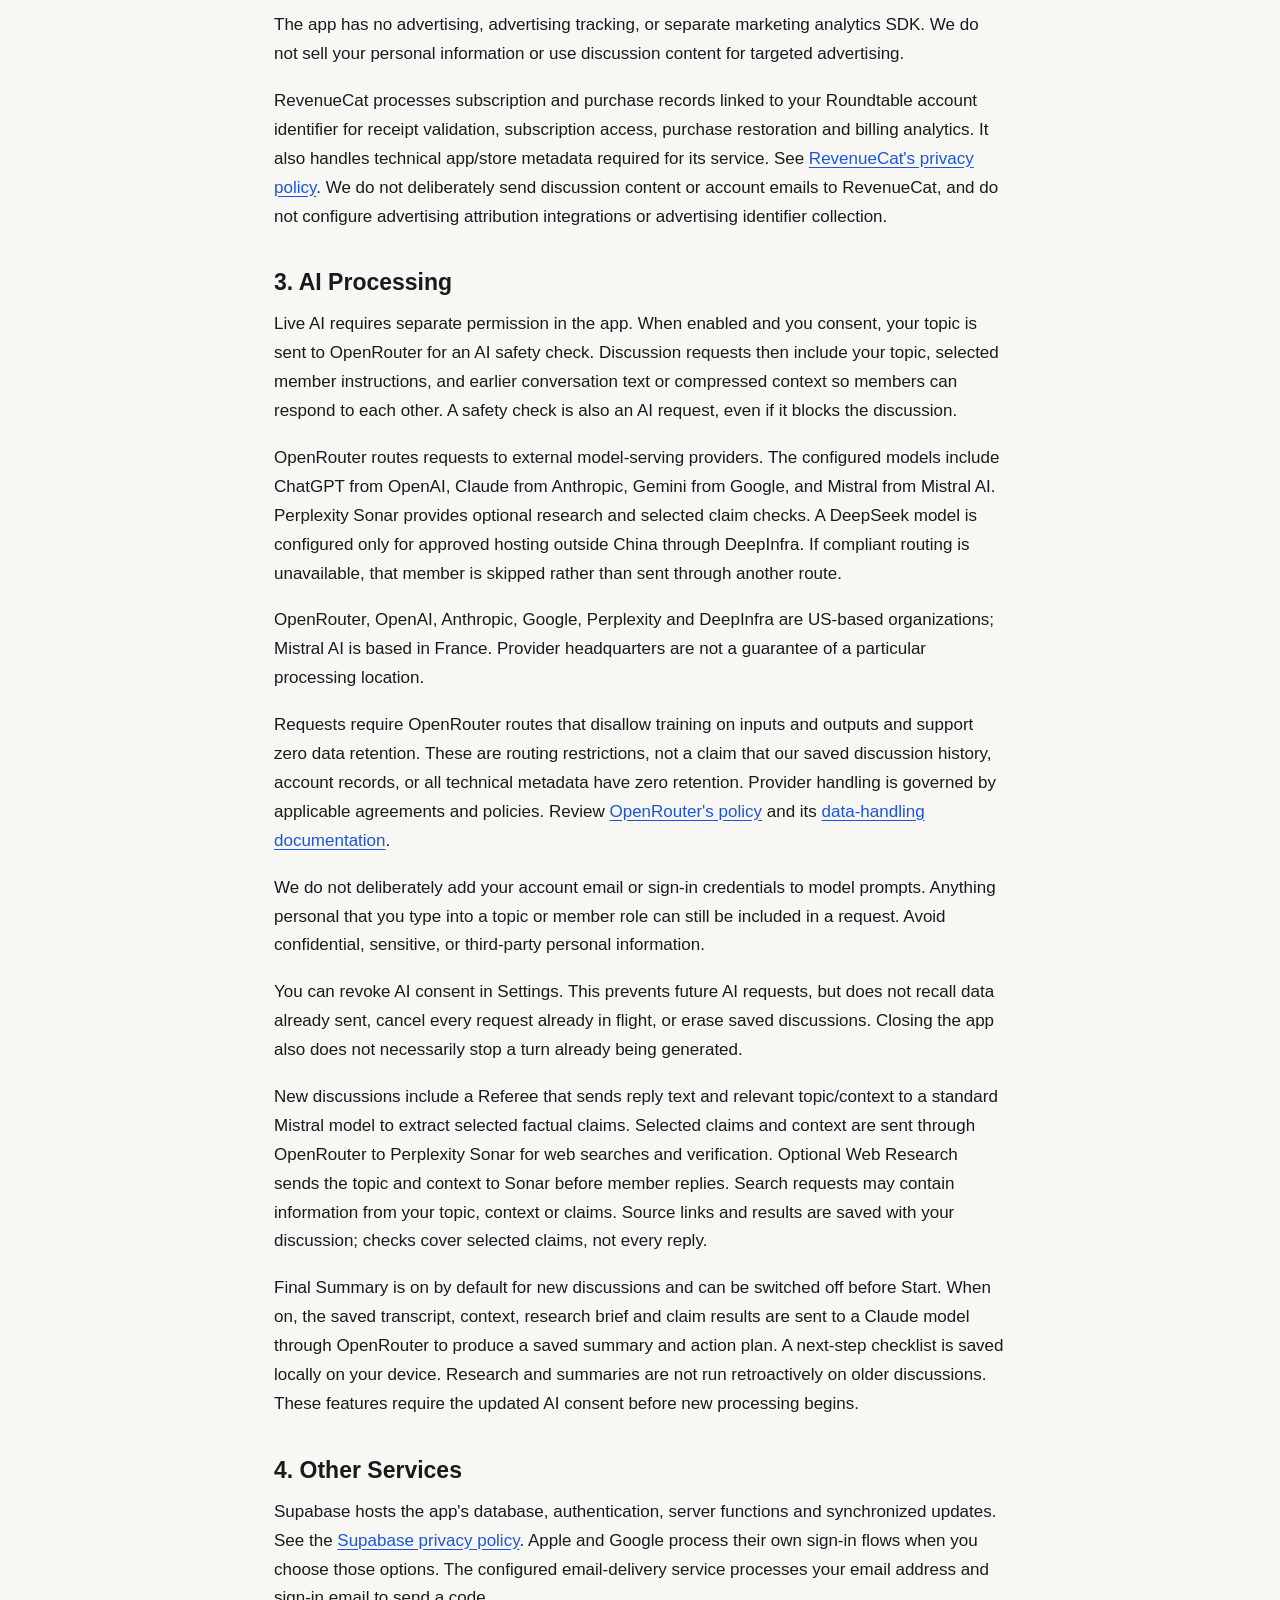
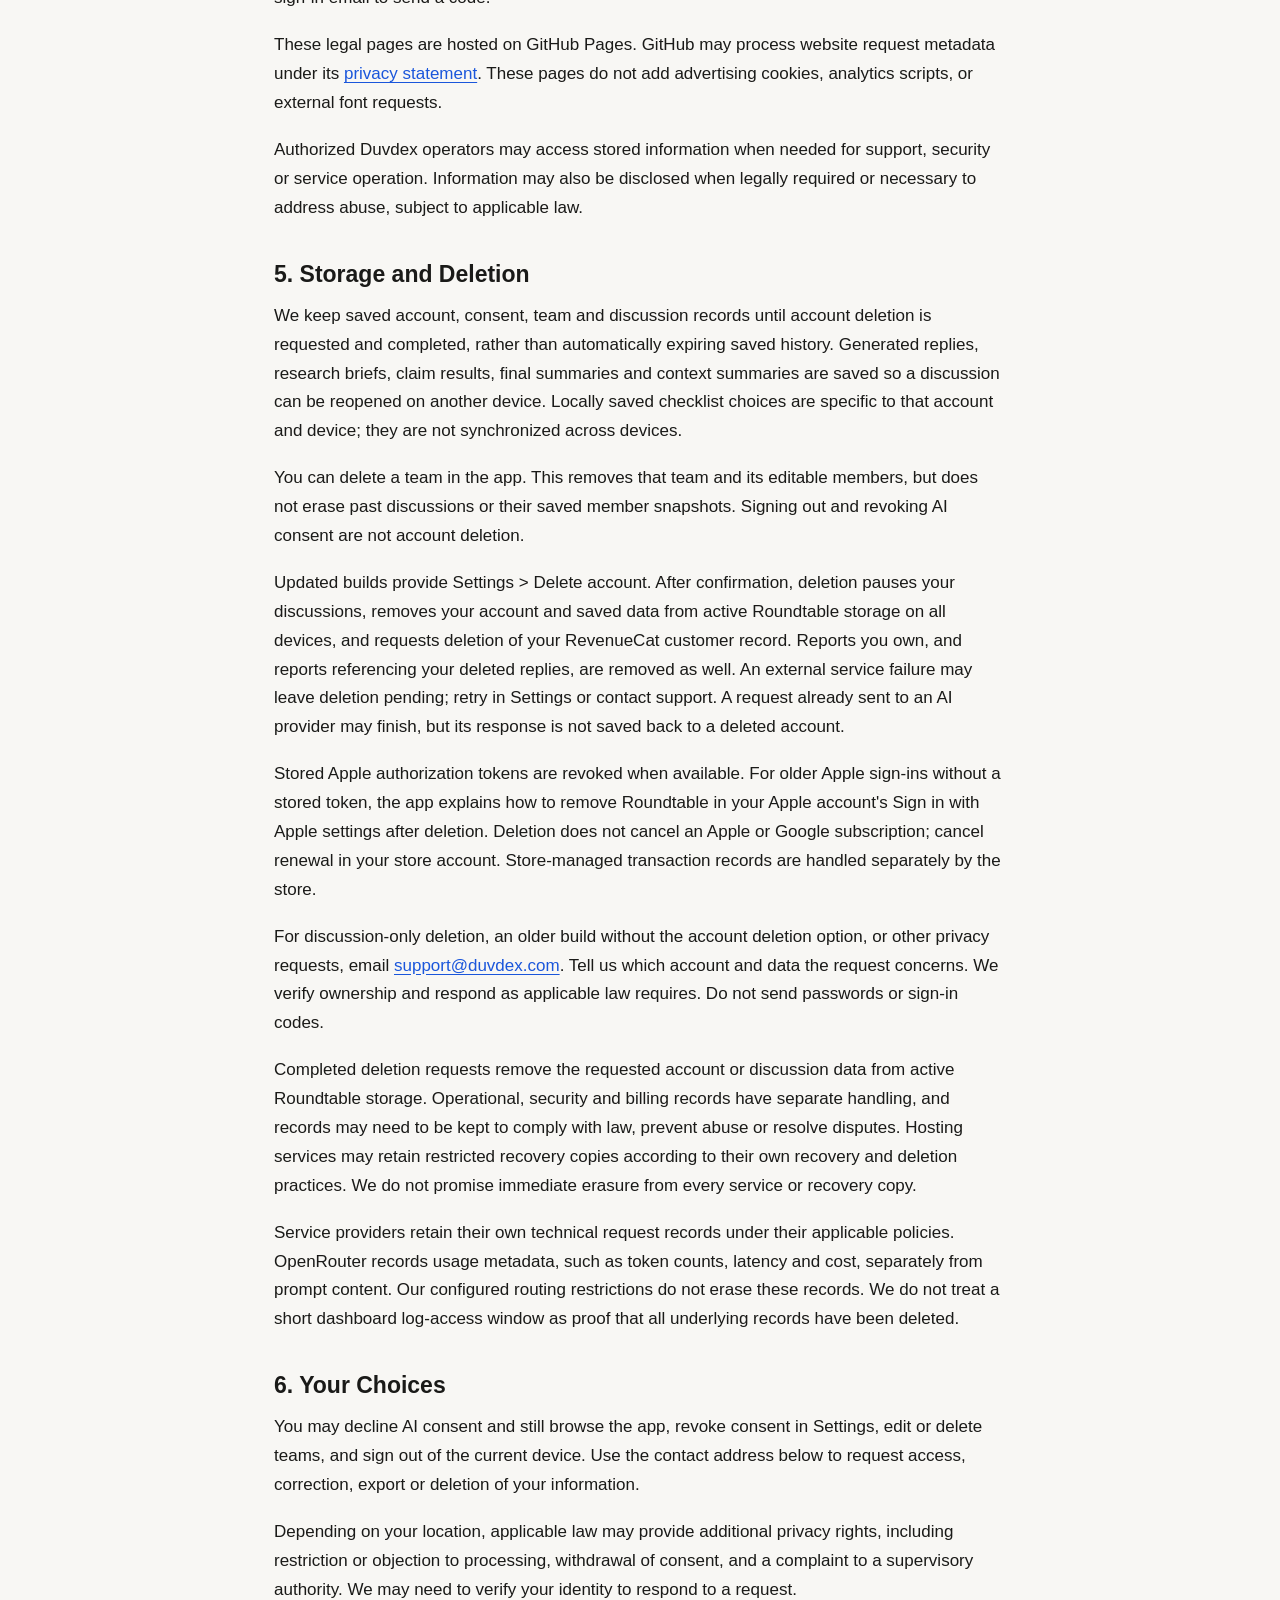
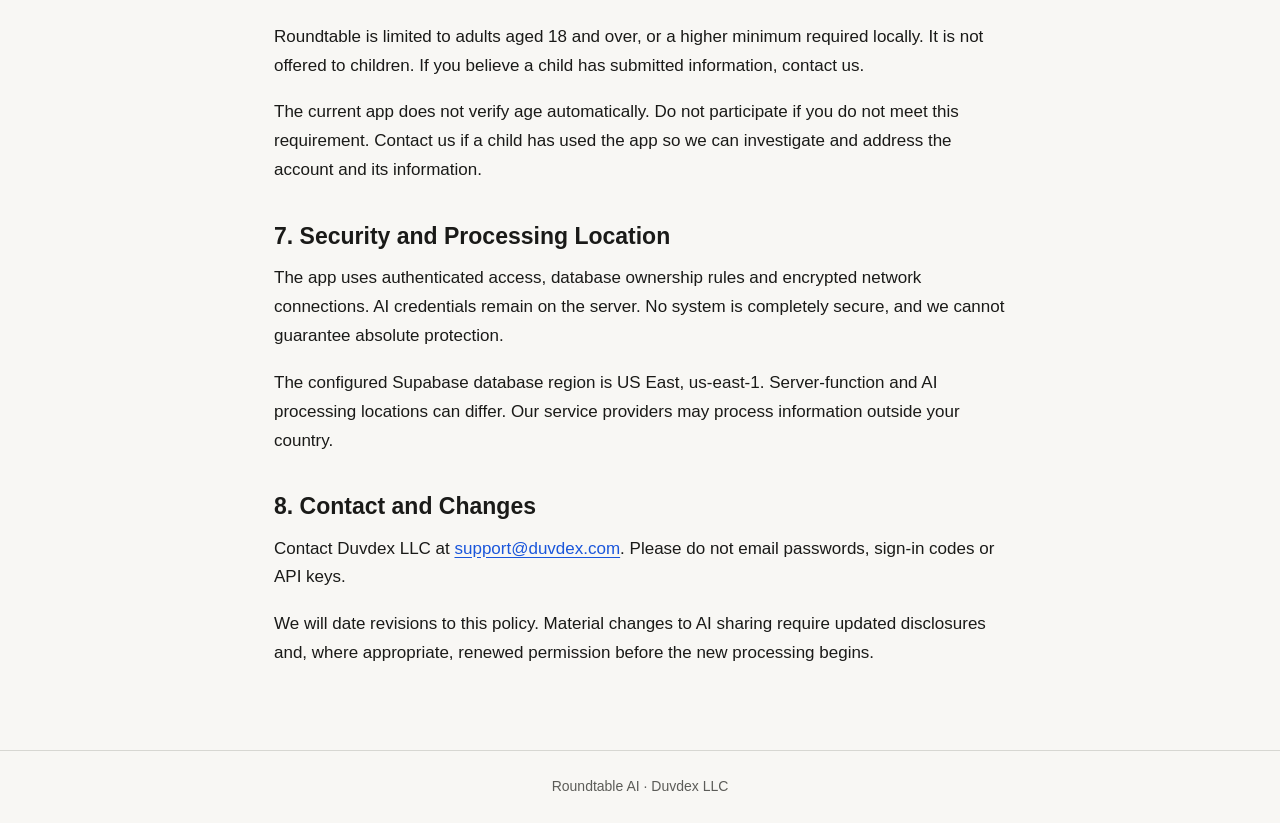
==== commit 28f35db5: "Clarify Roundtable IP-derived location metadata" ====
--- a/roundtable/privacy/index.html
+++ b/roundtable/privacy/index.html
@@ -24,7 +24,7 @@
     <main id="main">
       <p class="product">Roundtable AI</p>
       <h1>Privacy Policy</h1>
-      <p class="meta">Updated October 9, 2026.</p>
+      <p class="meta">Updated October 15, 2026.</p>
       <p>
         This policy describes how Duvdex LLC handles information in Roundtable AI, including test
         and store builds. It covers the app and these Roundtable legal pages, not other Duvdex
@@ -77,7 +77,10 @@
           <li>
             <strong>Technical information:</strong> our hosting, authentication, email and AI
             services may process IP addresses, request metadata and operational logs to deliver and
-            protect the service.
+            protect the service. Hosting request logs may include approximate location inferred
+            from your IP address, such as city, region, country and time zone. We use this metadata
+            to diagnose service activity and help prevent abuse. The app does not request GPS or
+            precise-device-location permissions.
           </li>
         </ul>
         <p>
